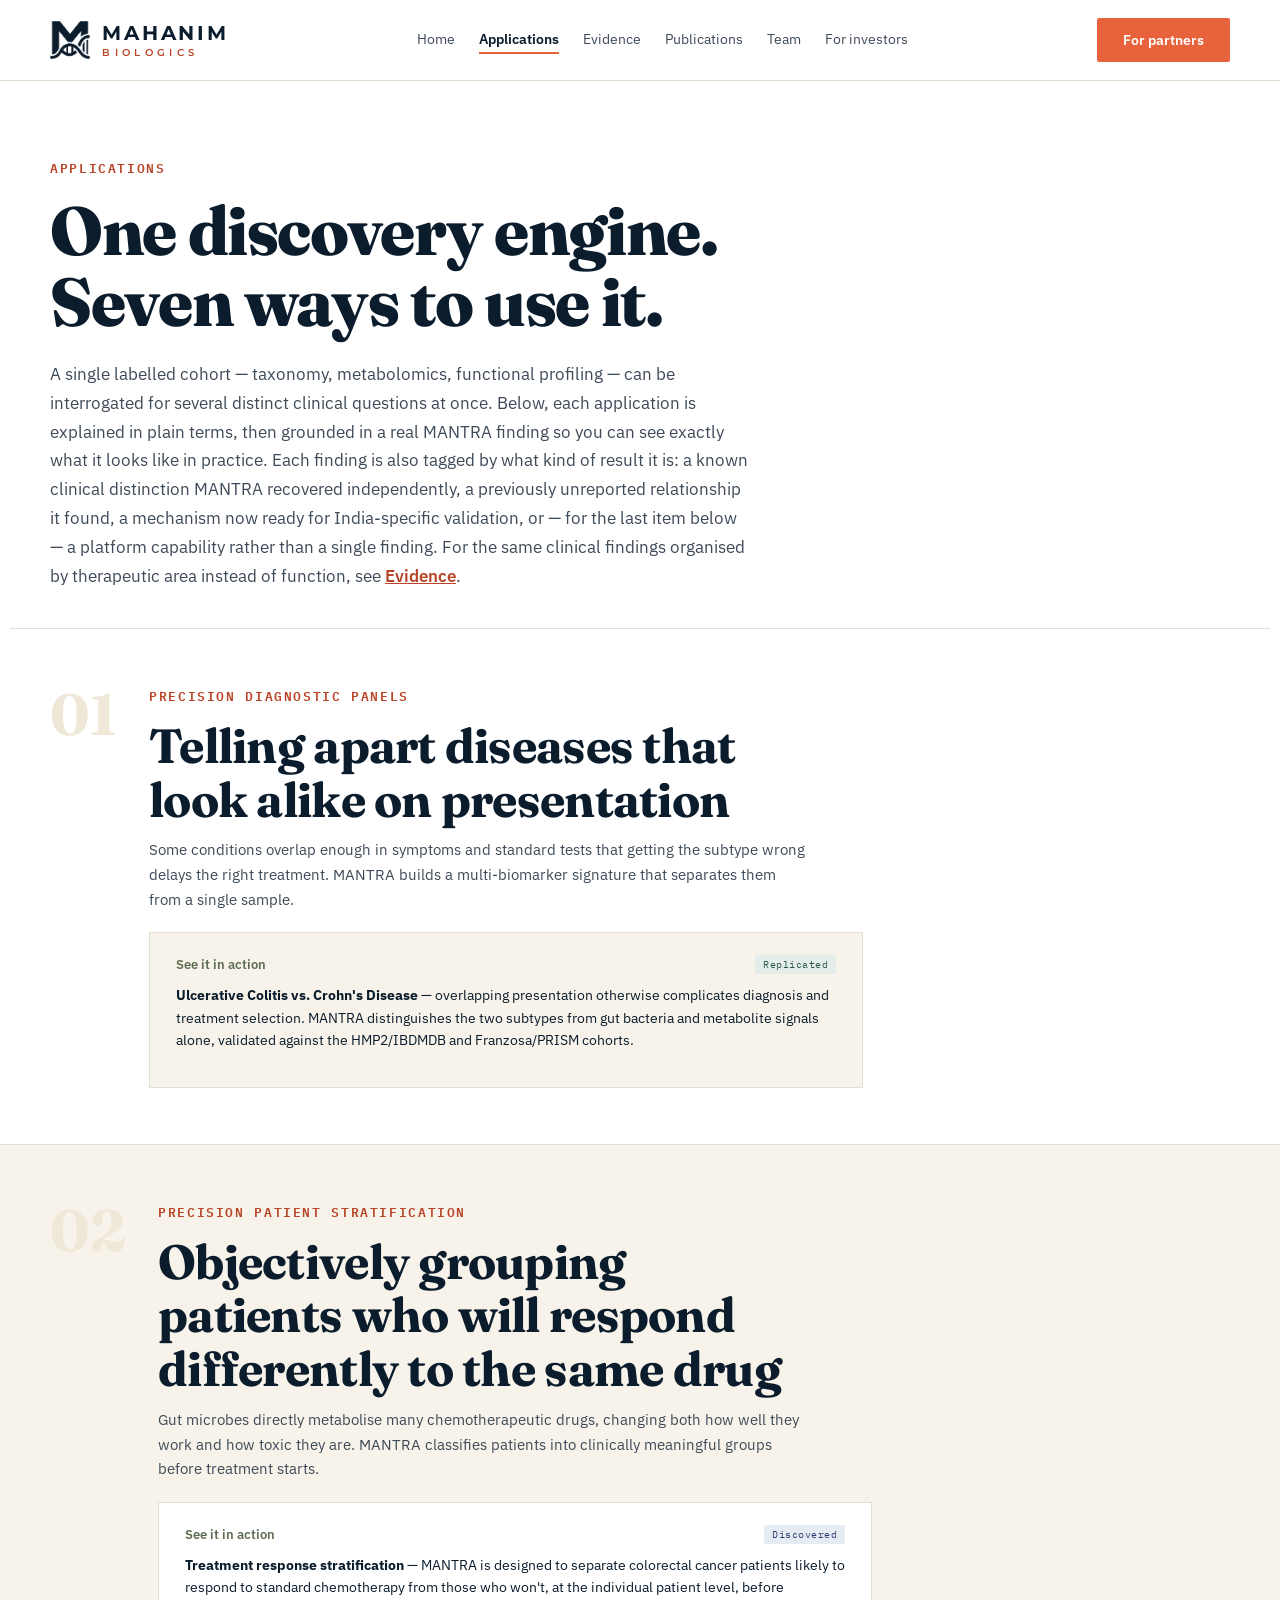
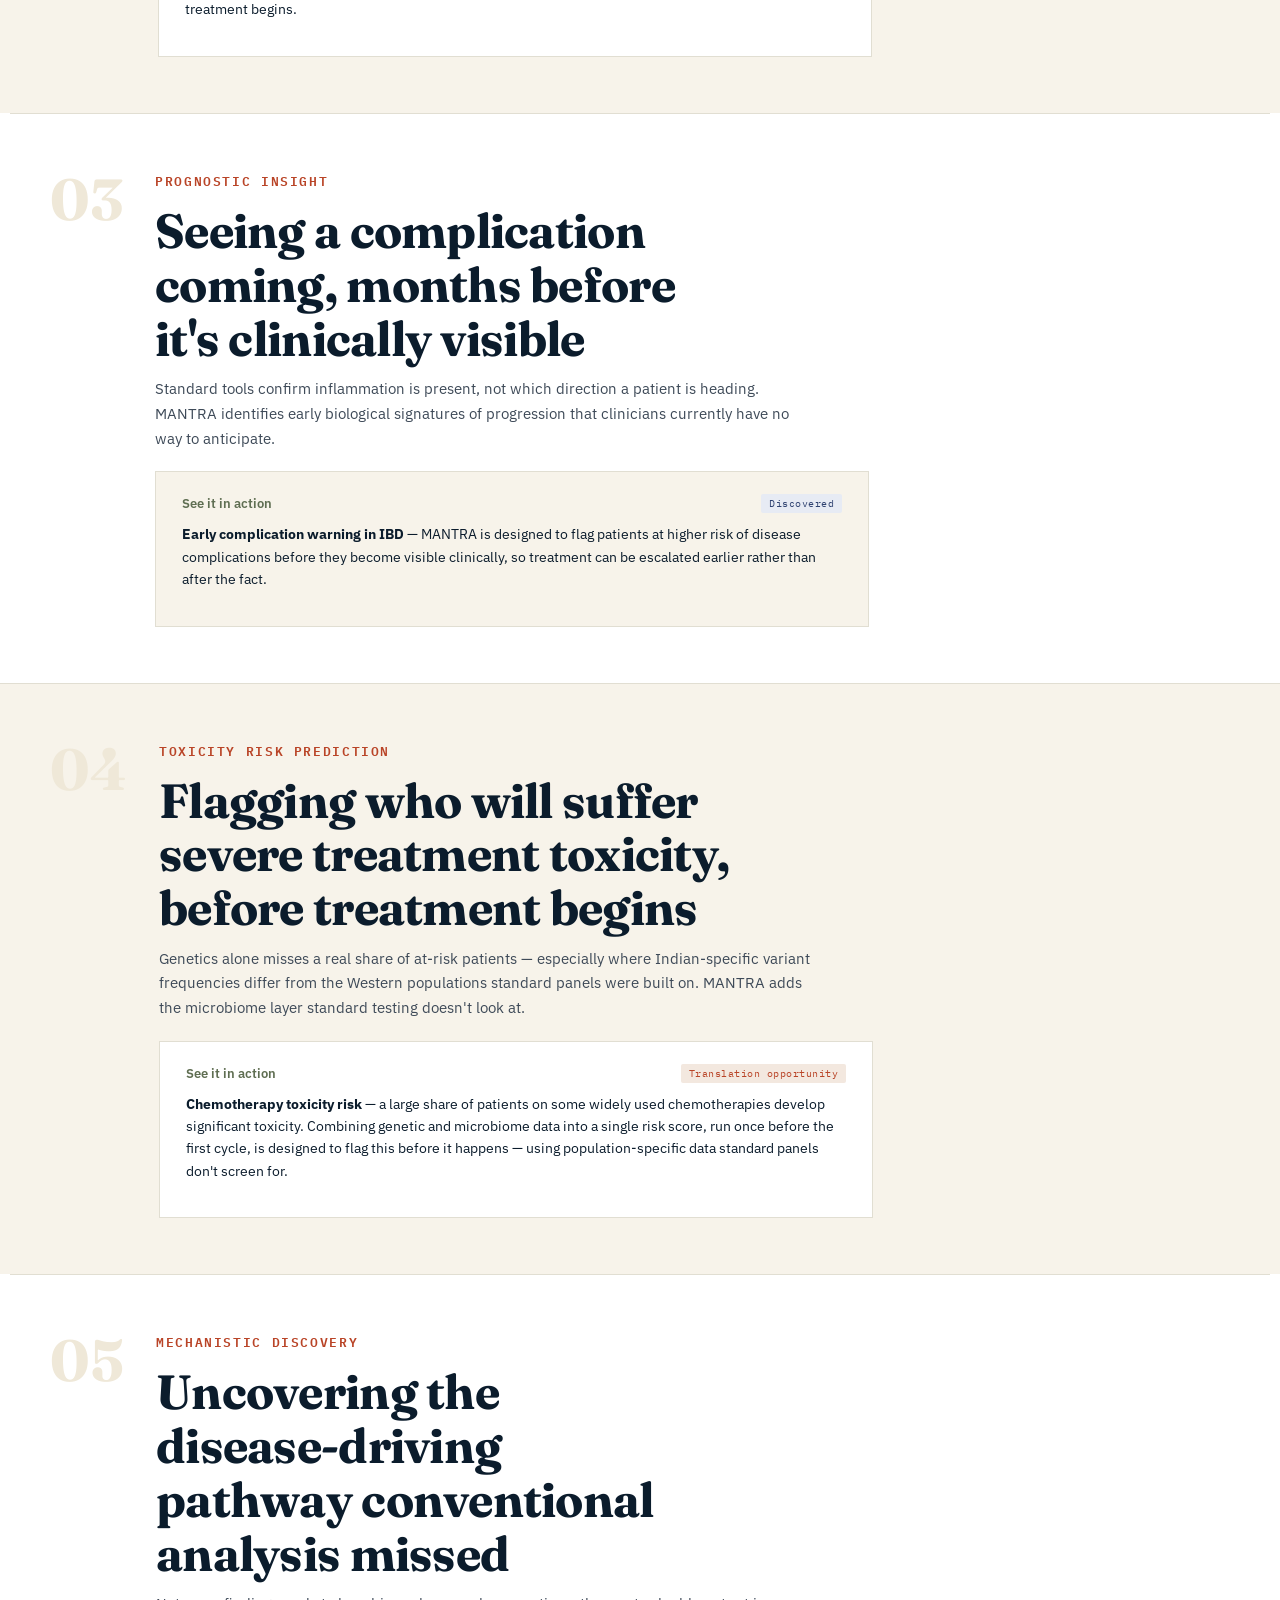
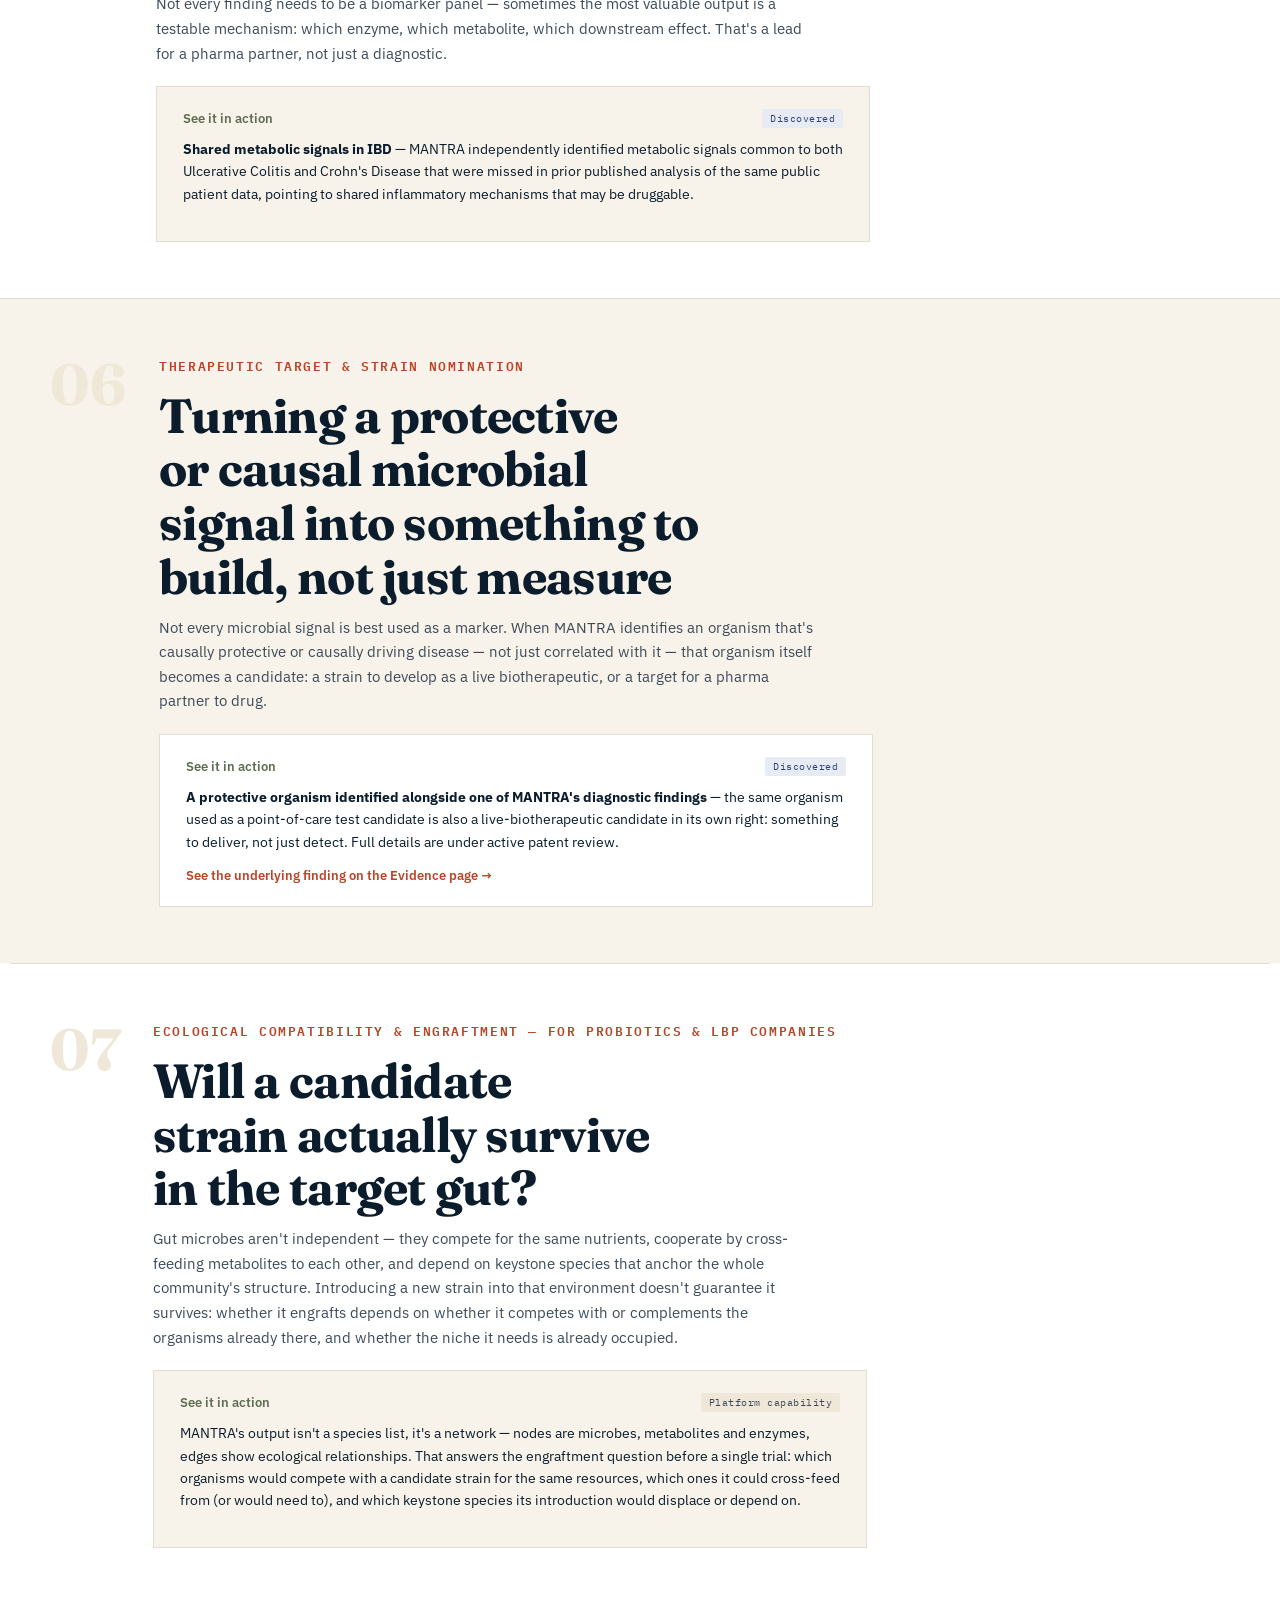
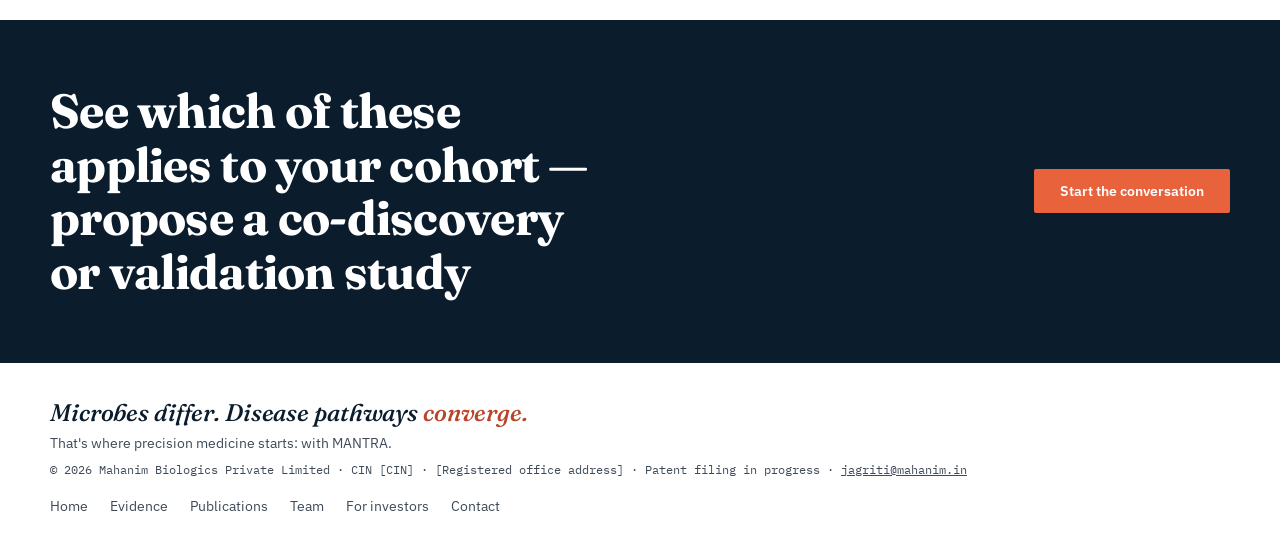
==== applications.html @ d05e2ef7 "Add files via upload" ====
<!doctype html>
<html lang="en">
<head>
<meta charset="utf-8">
<meta name="viewport" content="width=device-width, initial-scale=1">
<meta name="description" content="Seven ways to use MANTRA: diagnostic panels, stratification, prognosis, toxicity risk, mechanism discovery, target nomination and engraftment.">
<title>Applications — Mahanim Biologics</title>
<link rel="icon" type="image/png" href="./assets/mahanim-icon.png">

<link rel="stylesheet" href="https://fonts.googleapis.com/css2?family=Fraunces:ital,opsz,wght@0,9..144,400;0,9..144,600;0,9..144,700;0,9..144,900;1,9..144,500&amp;family=Montserrat:wght@500;600;700;800&amp;family=IBM+Plex+Sans:wght@400;500;600;700&amp;family=IBM+Plex+Mono:wght@400;500;600&amp;display=swap">
<style>
  :root{
    --ink:#0B1C2C; --ink-soft:#3E4A58; --paper:#FFFFFF; --paper-2:#F7F3EA; --paper-3:#EFE8D8;
    --accent:#E8623C; --accent-deep:#B94427; --sage:#5F6E52; --line:#E1DED2;
    --font-display:'Fraunces',Georgia,serif; --font-body:'IBM Plex Sans',system-ui,sans-serif; --font-mono:'IBM Plex Mono',ui-monospace,monospace;
  }
  body{margin:0;background:var(--paper);color:var(--ink);font-family:var(--font-body);}
  a{color:inherit;text-decoration:none;}
  h1,h2,h3{font-family:var(--font-display);font-weight:600;margin:0;letter-spacing:-0.01em;}
  h1{font-weight:800;letter-spacing:-0.02em;}
  h2{line-height:1.15;}
  /* type scale */
  h1:not(.hero-title){font-size:clamp(40px,5.6vw,68px) !important;line-height:1.05 !important;}
  h2{font-size:clamp(30px,3.8vw,48px) !important;line-height:1.12 !important;letter-spacing:-0.015em;}
  .eyebrow{font-size:13px;}
  h1,h2,h3{text-wrap:balance;}
  .wordmark{display:flex;flex-direction:column;line-height:1;}
  .wm-main{font-family:'Montserrat',system-ui,sans-serif;font-weight:700;font-size:20px;letter-spacing:0.14em;color:var(--ink);}
  .wm-sub{font-family:'Montserrat',system-ui,sans-serif;font-weight:600;font-size:9.5px;letter-spacing:0.46em;color:var(--accent-deep);margin-top:5px;}
  .tagline{font-family:var(--font-display);font-style:italic;font-weight:500;letter-spacing:-0.005em;}
  .eyebrow{font-family:var(--font-mono);font-size:12.5px;font-weight:600;letter-spacing:0.13em;text-transform:uppercase;color:var(--accent-deep);}
  .nav-link{font-size:13.5px;color:var(--ink-soft);padding:4px 0;border-bottom:2px solid transparent;}
  .nav-link:hover{color:var(--ink);}
  .nav-active{color:var(--ink);font-weight:600;border-bottom:2px solid var(--accent);}
  .btn-primary{background:var(--accent);color:#fff;font-family:var(--font-body);font-weight:600;font-size:14px;padding:13px 26px;border-radius:2px;display:inline-flex;align-items:center;gap:8px;}
  .btn-primary:hover{background:var(--accent-deep);}
  .btn-dark{background:var(--ink);color:#fff;font-family:var(--font-body);font-weight:600;font-size:14px;padding:13px 26px;border-radius:2px;display:inline-flex;align-items:center;gap:8px;}
  .tag-pill{font-family:var(--font-mono);font-size:10px;letter-spacing:0.05em;padding:3px 8px;border-radius:2px;display:inline-block;white-space:nowrap;}
  .tag-replicated{background:#E4EDE9;color:#2D5C46;}
  .tag-discovered{background:#E7EBF4;color:#2F4270;}
  .tag-pending{background:#F3E8DF;color:var(--accent-deep);}
  .tag-capability{background:#EFE8D8;color:var(--ink-soft);}
  .vertical-num{font-family:var(--font-display);font-size:58px;font-weight:700;color:var(--paper-3);line-height:1;}
  .footer-link:hover{color:var(--accent) !important;}
  @media (max-width:880px){
    .hide-mobile{display:none !important;}
    .stack-mobile{flex-direction:column !important;}
    .grid-mobile-1{grid-template-columns:1fr !important;}
    .section-pad{padding-left:24px !important;padding-right:24px !important;}
  }
  .show-mobile{display:none;}
  .mnav{position:relative;}
  .mnav summary{list-style:none;cursor:pointer;font-family:var(--font-body);font-size:14px;font-weight:600;color:var(--ink);padding:0 16px;min-height:44px;border:1px solid var(--line);display:flex;align-items:center;gap:8px;box-sizing:border-box;}
  .mnav summary::-webkit-details-marker{display:none;}
  .mnav[open] summary{border-color:var(--ink);}
  .mnav-panel{position:absolute;right:0;top:calc(100% + 8px);background:#fff;border:1px solid var(--line);min-width:220px;display:flex;flex-direction:column;padding:8px 0;box-shadow:0 10px 28px rgba(11,28,44,0.10);}
  .mnav-panel a{padding:13px 20px;font-size:15px;color:var(--ink);}
  .mnav-panel a:hover{background:var(--paper-2);}
  .mnav-panel .mnav-cta{margin:8px 12px 4px;background:var(--accent);color:#fff;font-weight:600;text-align:center;}
  @media (max-width:880px){ .show-mobile{display:block !important;} }
</style>

</head>
<body>

<div style="width:100%;min-height:100vh;">

  <!-- NAV -->
  <div style="position:sticky;top:0;z-index:50;background:rgba(255,255,255,0.94);backdrop-filter:blur(6px);border-bottom:1px solid var(--line);">
    <div style="max-width:1180px;margin:0 auto;display:flex;align-items:center;justify-content:space-between;padding:18px 40px;" class="section-pad">
      <a href="index.html" style="display:flex;align-items:center;gap:12px;" aria-label="Mahanim Biologics home">
        <img src="./assets/mahanim-mark.png" alt="" style="height:38px;width:auto;display:block;">
        <span class="wordmark"><span class="wm-main">MAHANIM</span><span class="wm-sub">BIOLOGICS</span></span>
      </a>
      <div style="display:flex;align-items:center;gap:24px;" class="hide-mobile">
        <a href="index.html" class="nav-link">Home</a>
        <a href="applications.html" class="nav-link nav-active">Applications</a>
        <a href="evidence.html" class="nav-link">Evidence</a>
        <a href="publications.html" class="nav-link">Publications</a>
        <a href="team.html" class="nav-link">Team</a>
        <a href="investors.html" class="nav-link">For investors</a>
      </div>
      <details class="mnav show-mobile"><summary aria-label="Open site menu"><svg width="18" height="18" viewBox="0 0 24 24" fill="none" stroke="currentColor" stroke-width="2" stroke-linecap="round" aria-hidden="true"><path d="M4 7h16M4 12h16M4 17h16"></path></svg>Menu</summary><div class="mnav-panel"><a href="index.html">Home</a><a href="applications.html">Applications</a><a href="evidence.html">Evidence</a><a href="publications.html">Publications</a><a href="team.html">Team</a><a href="investors.html">For investors</a><a href="contact.html" class="mnav-cta">For partners</a></div></details>
      <a href="contact.html" class="btn-primary hide-mobile">For partners</a>
    </div>
  </div>

  <!-- HEADER -->
  <div style="max-width:1180px;margin:0 auto;padding:76px 40px 20px;" class="section-pad">
    <div class="eyebrow">Applications</div>
    <h1 style="font-size:clamp(36px,5vw,60px);line-height:1.05;margin-top:16px;max-width:760px;">One discovery engine. Seven ways to use it.</h1>
    <p style="max-width:700px;font-size:17px;color:var(--ink-soft);line-height:1.7;margin-top:22px;">
      A single labelled cohort — taxonomy, metabolomics, functional profiling — can be
      interrogated for several distinct clinical questions at once. Below, each
      application is explained in plain terms, then grounded in a real MANTRA finding
      so you can see exactly what it looks like in practice. Each finding is also
      tagged by what kind of result it is: a known clinical distinction MANTRA
      recovered independently, a previously unreported relationship it found, a
      mechanism now ready for India-specific validation, or — for the last item below —
      a platform capability rather than a single finding. For the same clinical
      findings organised by therapeutic area instead of function, see <a href="evidence.html" style="color:var(--accent-deep);font-weight:600;text-decoration:underline;">Evidence</a>.
    </p>
  </div>

  <!-- VERTICAL 1 -->
  <div style="max-width:1180px;margin:0 auto;padding:56px 40px;border-top:1px solid var(--line);" class="section-pad">
    <div style="display:flex;gap:32px;" class="stack-mobile">
      <div class="vertical-num hide-mobile">01</div>
      <div style="flex:1;">
        <div class="eyebrow">Precision Diagnostic Panels</div>
        <h2 style="font-size:clamp(26px,2.8vw,34px);font-weight:700;margin-top:12px;max-width:640px;">Telling apart diseases that look alike on presentation</h2>
        <p style="font-size:14.5px;color:var(--ink-soft);line-height:1.7;margin-top:12px;max-width:660px;">
          Some conditions overlap enough in symptoms and standard tests that getting the
          subtype wrong delays the right treatment. MANTRA builds a multi-biomarker
          signature that separates them from a single sample.
        </p>
        <div style="background:var(--paper-2);border:1px solid var(--line);padding:22px 26px;margin-top:20px;max-width:660px;">
          <div style="display:flex;justify-content:space-between;align-items:center;gap:12px;flex-wrap:wrap;">
            <div style="font-size:13px;font-weight:600;color:var(--sage);">See it in action</div>
            <span class="tag-pill tag-replicated" title="A known clinical distinction, recovered independently from public cohort data">Replicated</span>
          </div>
          <p style="font-size:13.5px;color:var(--ink);line-height:1.65;margin-top:10px;">
            <strong>Ulcerative Colitis vs. Crohn's Disease</strong> — overlapping presentation
            otherwise complicates diagnosis and treatment selection. MANTRA distinguishes
            the two subtypes from gut bacteria and metabolite signals alone, validated
            against the HMP2/IBDMDB and Franzosa/PRISM cohorts.
          </p>
        </div>
      </div>
    </div>
  </div>

  <!-- VERTICAL 2 -->
  <div style="background:var(--paper-2);padding:56px 40px;border-top:1px solid var(--line);" class="section-pad">
    <div style="max-width:1180px;margin:0 auto;display:flex;gap:32px;" class="stack-mobile">
      <div class="vertical-num hide-mobile">02</div>
      <div style="flex:1;">
        <div class="eyebrow">Precision Patient Stratification</div>
        <h2 style="font-size:clamp(26px,2.8vw,34px);font-weight:700;margin-top:12px;max-width:640px;">Objectively grouping patients who will respond differently to the same drug</h2>
        <p style="font-size:14.5px;color:var(--ink-soft);line-height:1.7;margin-top:12px;max-width:660px;">
          Gut microbes directly metabolise many chemotherapeutic drugs, changing both
          how well they work and how toxic they are. MANTRA classifies patients into
          clinically meaningful groups before treatment starts.
        </p>
        <div style="background:var(--paper);border:1px solid var(--line);padding:22px 26px;margin-top:20px;max-width:660px;">
          <div style="display:flex;justify-content:space-between;align-items:center;gap:12px;flex-wrap:wrap;">
            <div style="font-size:13px;font-weight:600;color:var(--sage);">See it in action</div>
            <span class="tag-pill tag-discovered" title="A previously unreported biological relationship, identified by MANTRA">Discovered</span>
          </div>
          <p style="font-size:13.5px;color:var(--ink);line-height:1.65;margin-top:10px;">
            <strong>Treatment response stratification</strong> — MANTRA is designed to separate colorectal cancer patients likely to respond to standard chemotherapy from those who won't, at the individual patient level, before treatment begins.
          </p>
        </div>
      </div>
    </div>
  </div>

  <!-- VERTICAL 3 -->
  <div style="max-width:1180px;margin:0 auto;padding:56px 40px;border-top:1px solid var(--line);" class="section-pad">
    <div style="display:flex;gap:32px;" class="stack-mobile">
      <div class="vertical-num hide-mobile">03</div>
      <div style="flex:1;">
        <div class="eyebrow">Prognostic Insight</div>
        <h2 style="font-size:clamp(26px,2.8vw,34px);font-weight:700;margin-top:12px;max-width:640px;">Seeing a complication coming, months before it's clinically visible</h2>
        <p style="font-size:14.5px;color:var(--ink-soft);line-height:1.7;margin-top:12px;max-width:660px;">
          Standard tools confirm inflammation is present, not which direction a patient
          is heading. MANTRA identifies early biological signatures of progression that
          clinicians currently have no way to anticipate.
        </p>
        <div style="background:var(--paper-2);border:1px solid var(--line);padding:22px 26px;margin-top:20px;max-width:660px;">
          <div style="display:flex;justify-content:space-between;align-items:center;gap:12px;flex-wrap:wrap;">
            <div style="font-size:13px;font-weight:600;color:var(--sage);">See it in action</div>
            <span class="tag-pill tag-discovered" title="A previously unreported biological relationship, identified by MANTRA">Discovered</span>
          </div>
          <p style="font-size:13.5px;color:var(--ink);line-height:1.65;margin-top:10px;">
            <strong>Early complication warning in IBD</strong> — MANTRA is designed to flag patients at higher risk of disease complications before they become visible clinically, so treatment can be escalated earlier rather than after the fact.
          </p>
        </div>
      </div>
    </div>
  </div>

  <!-- VERTICAL 4 -->
  <div style="background:var(--paper-2);padding:56px 40px;border-top:1px solid var(--line);" class="section-pad">
    <div style="max-width:1180px;margin:0 auto;display:flex;gap:32px;" class="stack-mobile">
      <div class="vertical-num hide-mobile">04</div>
      <div style="flex:1;">
        <div class="eyebrow">Toxicity Risk Prediction</div>
        <h2 style="font-size:clamp(26px,2.8vw,34px);font-weight:700;margin-top:12px;max-width:640px;">Flagging who will suffer severe treatment toxicity, before treatment begins</h2>
        <p style="font-size:14.5px;color:var(--ink-soft);line-height:1.7;margin-top:12px;max-width:660px;">
          Genetics alone misses a real share of at-risk patients — especially where
          Indian-specific variant frequencies differ from the Western populations
          standard panels were built on. MANTRA adds the microbiome layer standard
          testing doesn't look at.
        </p>
        <div style="background:var(--paper);border:1px solid var(--line);padding:22px 26px;margin-top:20px;max-width:660px;">
          <div style="display:flex;justify-content:space-between;align-items:center;gap:12px;flex-wrap:wrap;">
            <div style="font-size:13px;font-weight:600;color:var(--sage);">See it in action</div>
            <span class="tag-pill tag-pending" title="A mechanism now ready for India-specific clinical validation">Translation opportunity</span>
          </div>
          <p style="font-size:13.5px;color:var(--ink);line-height:1.65;margin-top:10px;">
            <strong>Chemotherapy toxicity risk</strong> — a large share of patients on some widely used chemotherapies develop significant toxicity. Combining genetic and microbiome data into a single risk score, run once before the first cycle, is designed to flag this before it happens — using population-specific data standard panels don't screen for.
          </p>
        </div>
      </div>
    </div>
  </div>

  <!-- VERTICAL 5 -->
  <div style="max-width:1180px;margin:0 auto;padding:56px 40px;border-top:1px solid var(--line);" class="section-pad">
    <div style="display:flex;gap:32px;" class="stack-mobile">
      <div class="vertical-num hide-mobile">05</div>
      <div style="flex:1;">
        <div class="eyebrow">Mechanistic Discovery</div>
        <h2 style="font-size:clamp(26px,2.8vw,34px);font-weight:700;margin-top:12px;max-width:640px;">Uncovering the disease-driving pathway conventional analysis missed</h2>
        <p style="font-size:14.5px;color:var(--ink-soft);line-height:1.7;margin-top:12px;max-width:660px;">
          Not every finding needs to be a biomarker panel — sometimes the most valuable
          output is a testable mechanism: which enzyme, which metabolite, which
          downstream effect. That's a lead for a pharma partner, not just a diagnostic.
        </p>
        <div style="background:var(--paper-2);border:1px solid var(--line);padding:22px 26px;margin-top:20px;max-width:660px;">
          <div style="display:flex;justify-content:space-between;align-items:center;gap:12px;flex-wrap:wrap;">
            <div style="font-size:13px;font-weight:600;color:var(--sage);">See it in action</div>
            <span class="tag-pill tag-discovered" title="A previously unreported biological relationship, identified by MANTRA">Discovered</span>
          </div>
          <p style="font-size:13.5px;color:var(--ink);line-height:1.65;margin-top:10px;">
            <strong>Shared metabolic signals in IBD</strong> — MANTRA independently identified metabolic signals common to both Ulcerative Colitis and Crohn's Disease that were missed in prior published analysis of the same public patient data, pointing to shared inflammatory mechanisms that may be druggable.
          </p>
        </div>
      </div>
    </div>
  </div>

  <!-- VERTICAL 6 -->
  <div style="background:var(--paper-2);padding:56px 40px;border-top:1px solid var(--line);" class="section-pad">
    <div style="max-width:1180px;margin:0 auto;display:flex;gap:32px;" class="stack-mobile">
      <div class="vertical-num hide-mobile">06</div>
      <div style="flex:1;">
        <div class="eyebrow">Therapeutic Target &amp; Strain Nomination</div>
        <h2 style="font-size:clamp(26px,2.8vw,34px);font-weight:700;margin-top:12px;max-width:640px;">Turning a protective or causal microbial signal into something to build, not just measure</h2>
        <p style="font-size:14.5px;color:var(--ink-soft);line-height:1.7;margin-top:12px;max-width:660px;">
          Not every microbial signal is best used as a marker. When MANTRA identifies an
          organism that's causally protective or causally driving disease — not just
          correlated with it — that organism itself becomes a candidate: a strain to
          develop as a live biotherapeutic, or a target for a pharma partner to drug.
        </p>
        <div style="background:var(--paper);border:1px solid var(--line);padding:22px 26px;margin-top:20px;max-width:660px;">
          <div style="display:flex;justify-content:space-between;align-items:center;gap:12px;flex-wrap:wrap;">
            <div style="font-size:13px;font-weight:600;color:var(--sage);">See it in action</div>
            <span class="tag-pill tag-discovered" title="A previously unreported biological relationship, identified by MANTRA">Discovered</span>
          </div>
          <p style="font-size:13.5px;color:var(--ink);line-height:1.65;margin-top:10px;">
            <strong>A protective organism identified alongside one of MANTRA's diagnostic
            findings</strong> — the same organism used as a point-of-care test candidate
            is also a live-biotherapeutic candidate in its own right: something to
            deliver, not just detect. Full details are under active patent review.
          </p>
          <div style="font-size:13px;color:var(--accent-deep);margin-top:14px;font-weight:600;"><a href="evidence.html">See the underlying finding on the Evidence page →</a></div>
        </div>
      </div>
    </div>
  </div>

  <!-- VERTICAL 7 -->
  <div style="max-width:1180px;margin:0 auto;padding:56px 40px 72px;border-top:1px solid var(--line);" class="section-pad">
    <div style="display:flex;gap:32px;" class="stack-mobile">
      <div class="vertical-num hide-mobile">07</div>
      <div style="flex:1;">
        <div class="eyebrow">Ecological Compatibility &amp; Engraftment — for probiotics &amp; LBP companies</div>
        <h2 style="font-size:clamp(26px,2.8vw,34px);font-weight:700;margin-top:12px;max-width:640px;">Will a candidate strain actually survive in the target gut?</h2>
        <p style="font-size:14.5px;color:var(--ink-soft);line-height:1.7;margin-top:12px;max-width:660px;">
          Gut microbes aren't independent — they compete for the same nutrients,
          cooperate by cross-feeding metabolites to each other, and depend on keystone
          species that anchor the whole community's structure. Introducing a new strain
          into that environment doesn't guarantee it survives: whether it engrafts
          depends on whether it competes with or complements the organisms already
          there, and whether the niche it needs is already occupied.
        </p>
        <div style="background:var(--paper-2);border:1px solid var(--line);padding:22px 26px;margin-top:20px;max-width:660px;">
          <div style="display:flex;justify-content:space-between;align-items:center;gap:12px;flex-wrap:wrap;">
            <div style="font-size:13px;font-weight:600;color:var(--sage);">See it in action</div>
            <span class="tag-pill tag-capability" title="A capability of MANTRA's network output, not one specific finding">Platform capability</span>
          </div>
          <p style="font-size:13.5px;color:var(--ink);line-height:1.65;margin-top:10px;">
            MANTRA's output isn't a species list, it's a network — nodes are microbes,
            metabolites and enzymes, edges show ecological relationships. That answers
            the engraftment question before a single trial: which organisms would
            compete with a candidate strain for the same resources, which ones it could
            cross-feed from (or would need to), and which keystone species its
            introduction would displace or depend on.
          </p>
        </div>
      </div>
    </div>
  </div>

  <!-- CTA -->
  <div style="background:var(--ink);padding:64px 40px;" class="section-pad">
    <div style="max-width:1180px;margin:0 auto;display:flex;justify-content:space-between;align-items:center;gap:24px;flex-wrap:wrap;">
      <h2 style="font-size:clamp(26px,3vw,36px);font-weight:700;color:#fff;max-width:560px;">See which of these applies to your cohort — propose a co-discovery or validation study</h2>
      <a href="contact.html" class="btn-primary">Start the conversation</a>
    </div>
  </div>

  <!-- FOOTER -->
  <div style="padding:36px 40px;" class="section-pad">
    <div style="max-width:1180px;margin:0 auto;display:flex;justify-content:space-between;align-items:center;flex-wrap:wrap;gap:16px;">
      <div><div class="tagline" style="font-size:24px;line-height:1.2;color:var(--ink);">Microbes differ. Disease pathways <span style="color:var(--accent-deep);">converge.</span></div><div style="font-size:14px;color:var(--ink-soft);margin:6px 0 10px;">That's where precision medicine starts: with MANTRA.</div><div style="font-family:var(--font-mono);font-size:11.5px;color:var(--ink-soft);">© 2026 Mahanim Biologics Private Limited · CIN [CIN] · [Registered office address] · Patent filing in progress · <a href="mailto:jagriti@mahanim.in" style="text-decoration:underline;">jagriti@mahanim.in</a></div></div>
      <div style="display:flex;gap:22px;flex-wrap:wrap;">
        <a href="index.html" class="nav-link footer-link">Home</a>
        <a href="evidence.html" class="nav-link footer-link">Evidence</a>
        <a href="publications.html" class="nav-link footer-link">Publications</a>
        <a href="team.html" class="nav-link footer-link">Team</a>
        <a href="investors.html" class="nav-link footer-link">For investors</a>
        <a href="contact.html" class="nav-link footer-link">Contact</a>
      </div>
    </div>
  </div>

</div>

</body>
</html>
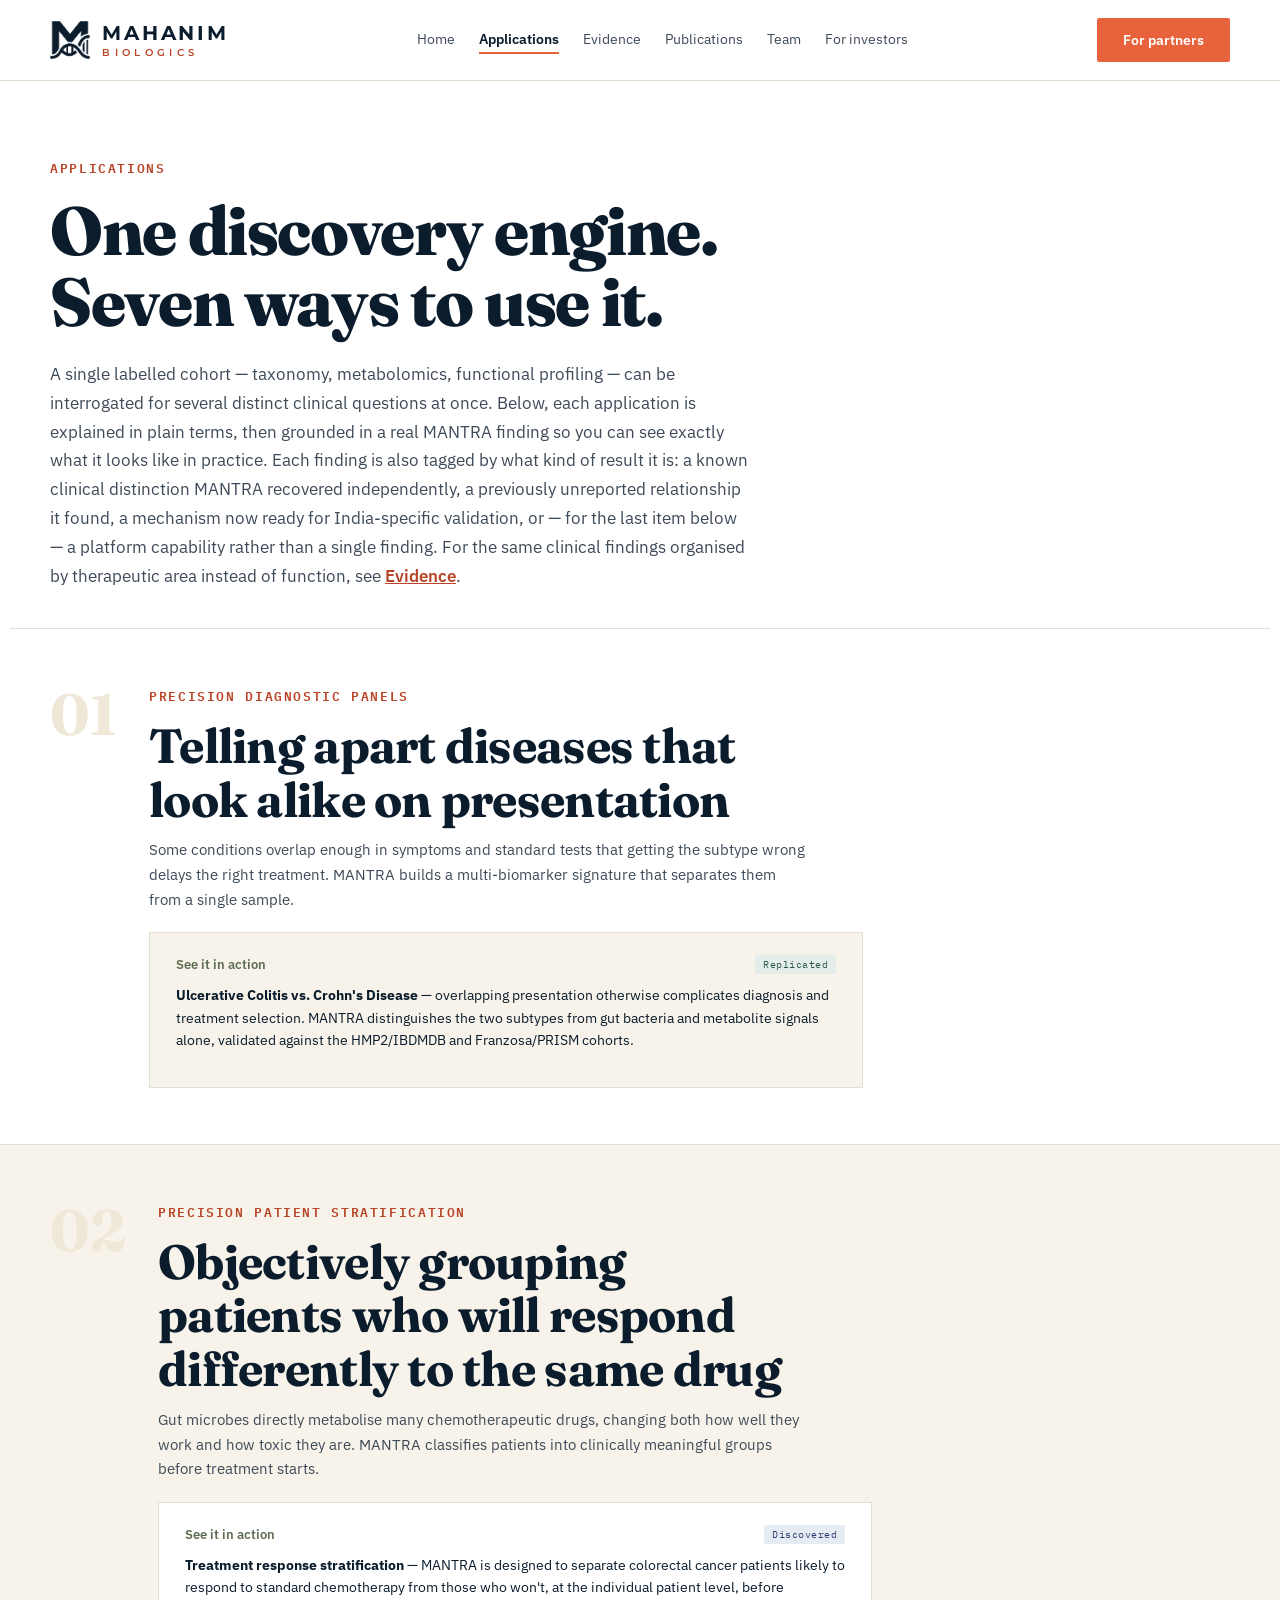
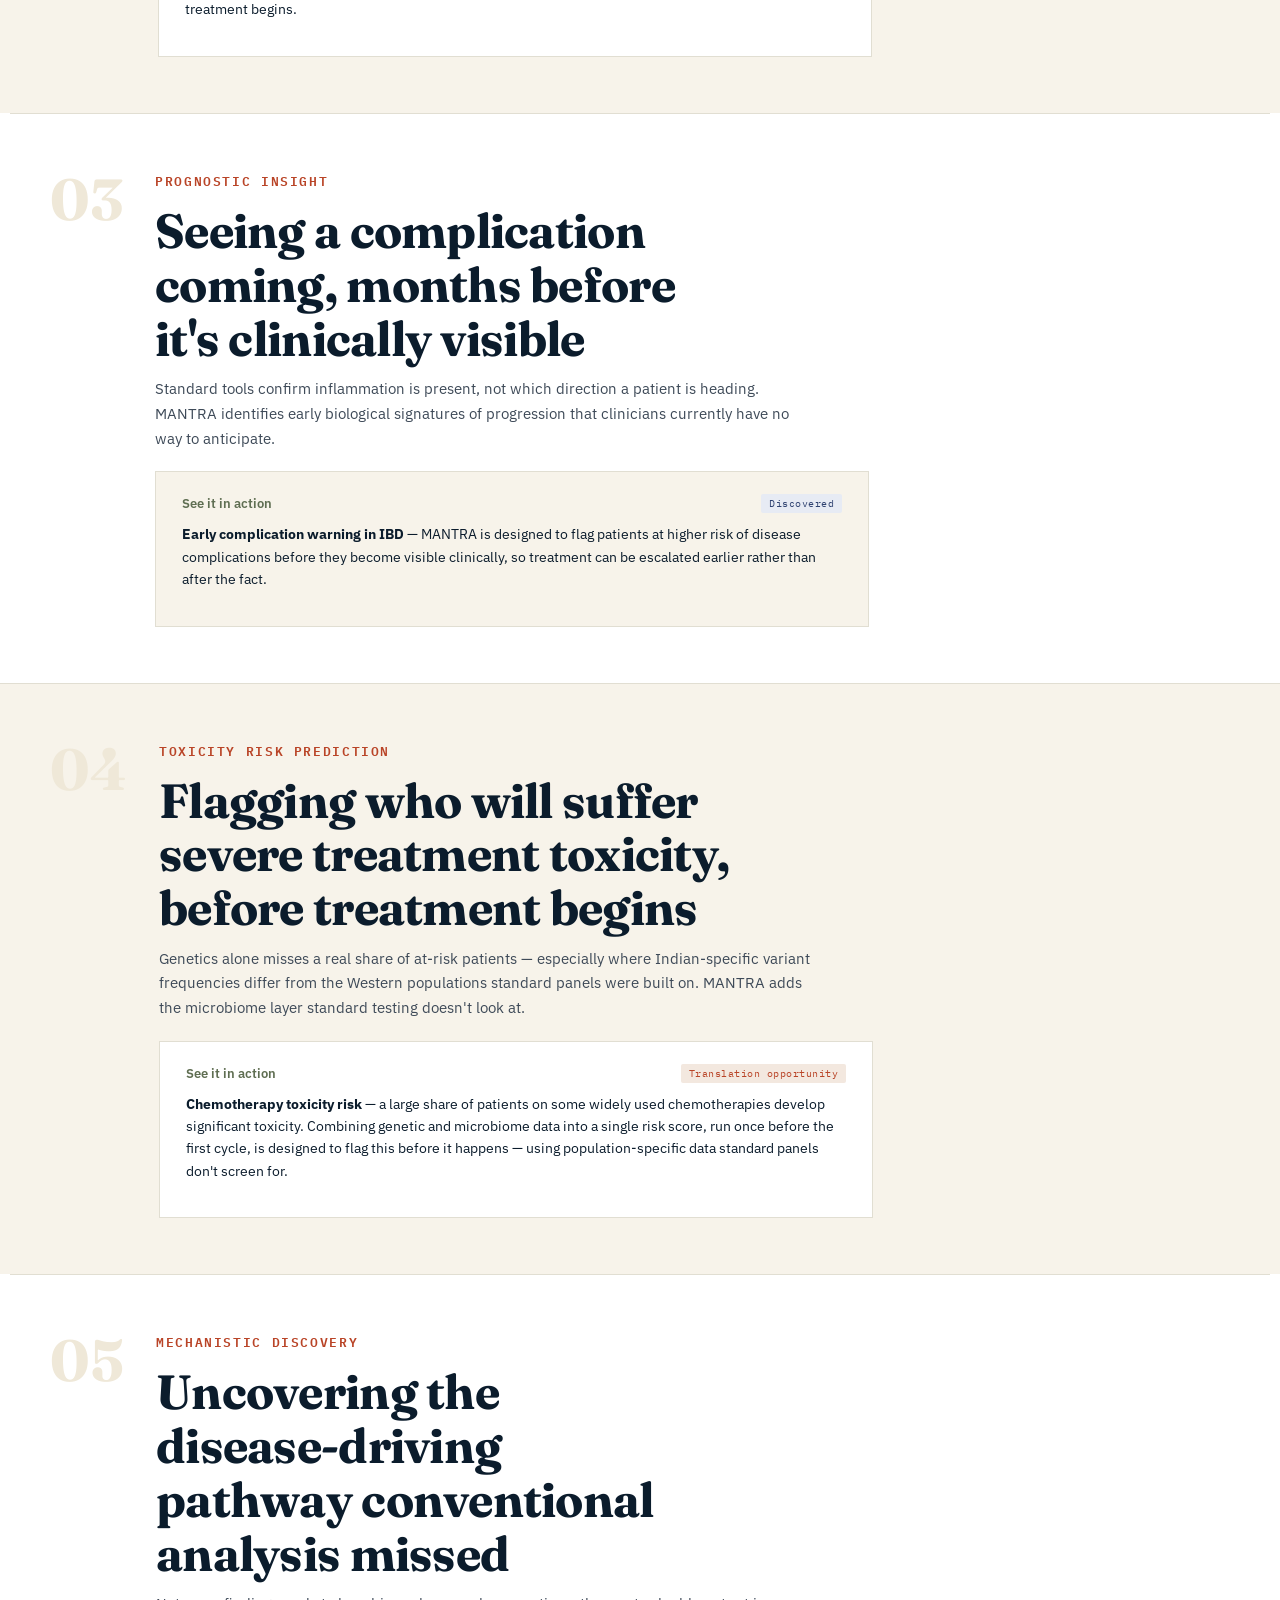
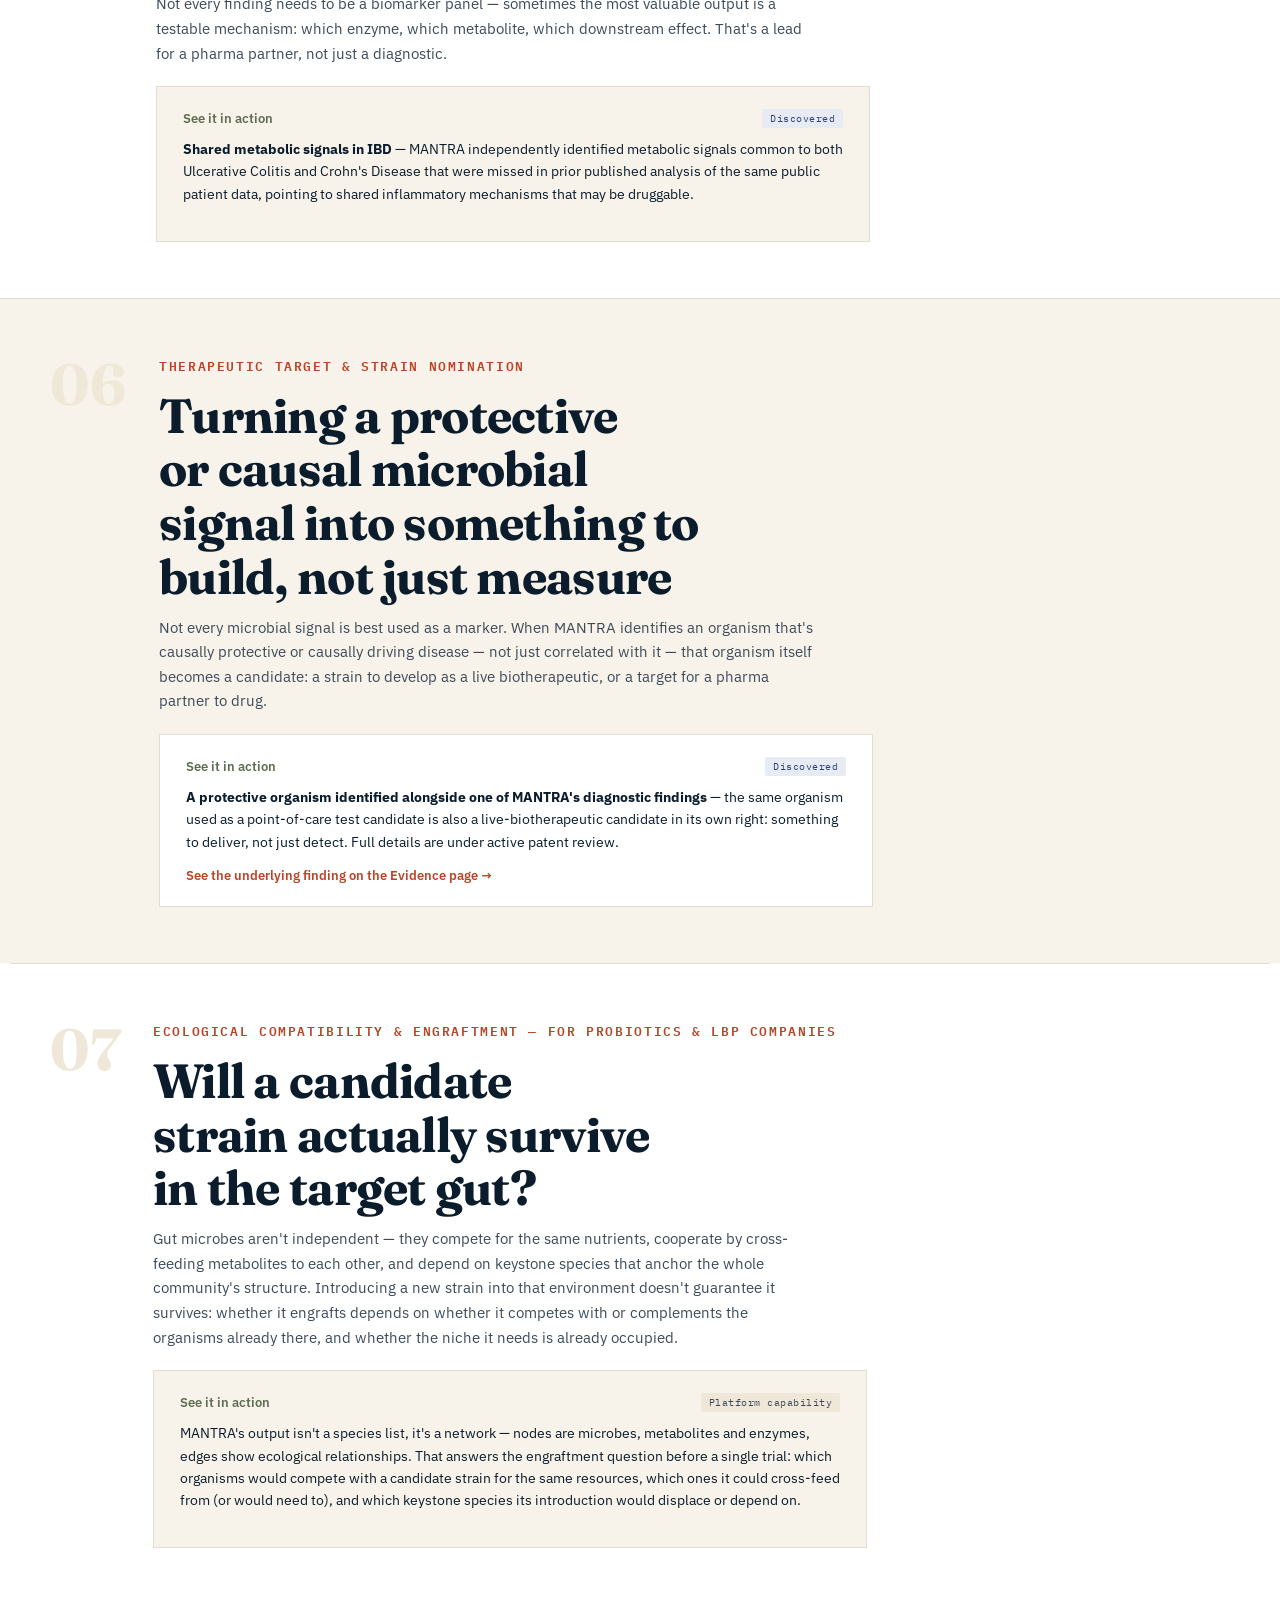
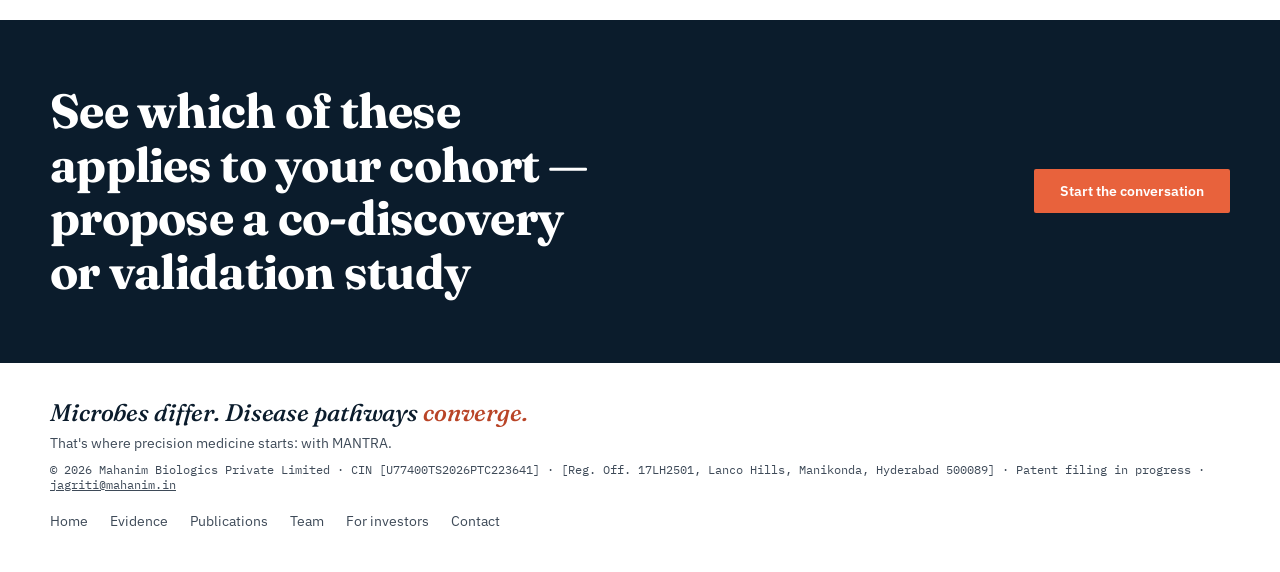
==== commit e1808f98: "Modify footer content with updated CIN and address Updated company registration information in foote" ====
--- a/applications.html
+++ b/applications.html
@@ -305,7 +305,7 @@
   <!-- FOOTER -->
   <div style="padding:36px 40px;" class="section-pad">
     <div style="max-width:1180px;margin:0 auto;display:flex;justify-content:space-between;align-items:center;flex-wrap:wrap;gap:16px;">
-      <div><div class="tagline" style="font-size:24px;line-height:1.2;color:var(--ink);">Microbes differ. Disease pathways <span style="color:var(--accent-deep);">converge.</span></div><div style="font-size:14px;color:var(--ink-soft);margin:6px 0 10px;">That's where precision medicine starts: with MANTRA.</div><div style="font-family:var(--font-mono);font-size:11.5px;color:var(--ink-soft);">© 2026 Mahanim Biologics Private Limited · CIN [CIN] · [Registered office address] · Patent filing in progress · <a href="mailto:jagriti@mahanim.in" style="text-decoration:underline;">jagriti@mahanim.in</a></div></div>
+      <div><div class="tagline" style="font-size:24px;line-height:1.2;color:var(--ink);">Microbes differ. Disease pathways <span style="color:var(--accent-deep);">converge.</span></div><div style="font-size:14px;color:var(--ink-soft);margin:6px 0 10px;">That's where precision medicine starts: with MANTRA.</div><div style="font-family:var(--font-mono);font-size:11.5px;color:var(--ink-soft);">© 2026 Mahanim Biologics Private Limited · CIN [U77400TS2026PTC223641] · [Reg. Off. 17LH2501, Lanco Hills, Manikonda, Hyderabad 500089] · Patent filing in progress · <a href="mailto:jagriti@mahanim.in" style="text-decoration:underline;">jagriti@mahanim.in</a></div></div>
       <div style="display:flex;gap:22px;flex-wrap:wrap;">
         <a href="index.html" class="nav-link footer-link">Home</a>
         <a href="evidence.html" class="nav-link footer-link">Evidence</a>
